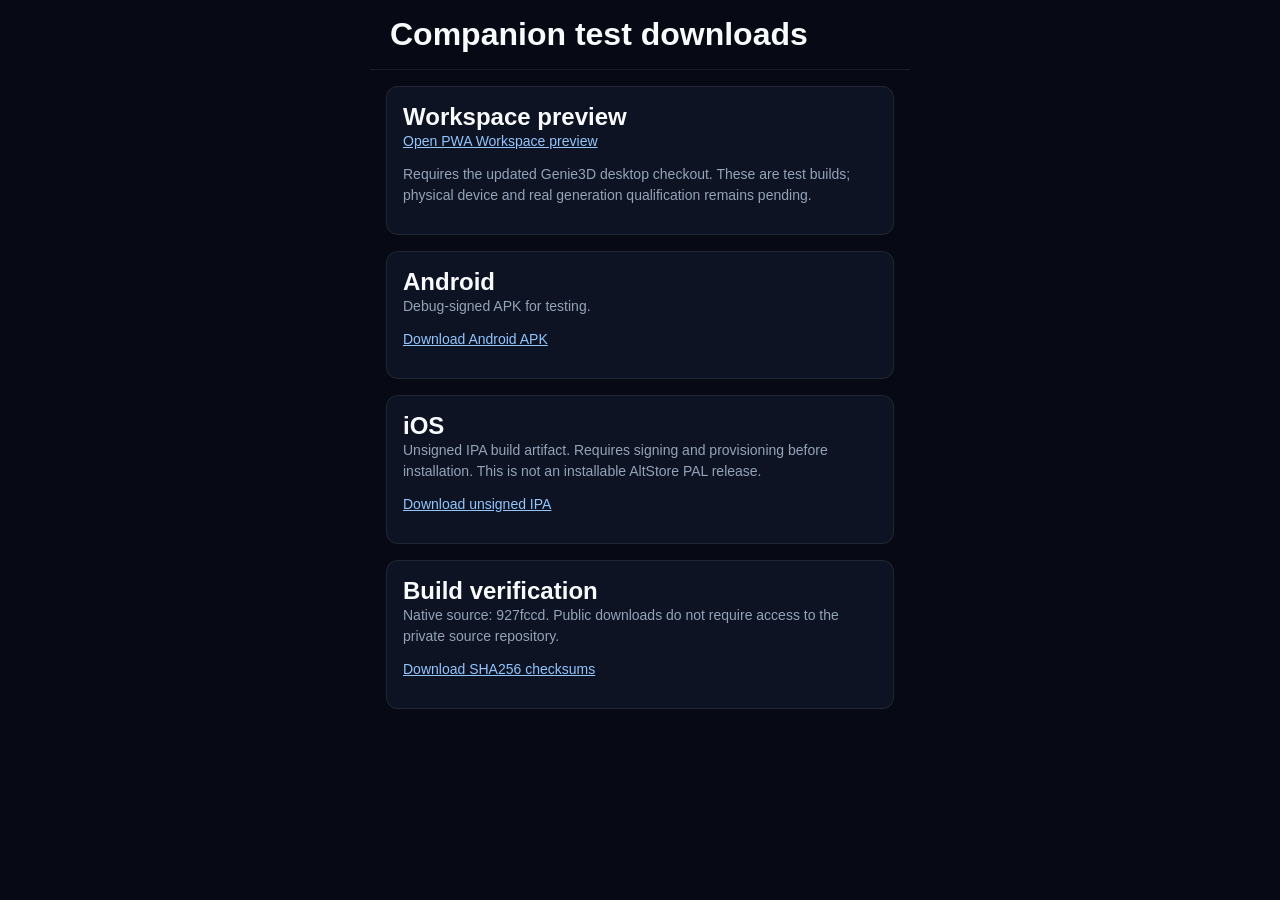
==== downloads/index.html @ 165bfce2 "Publish clearer workspace preview and public native test downloads" ====
<!doctype html><html lang="en"><head><meta charset="UTF-8"><meta name="viewport" content="width=device-width,initial-scale=1,viewport-fit=cover"><title>Genie3D Companion test downloads</title><link rel="stylesheet" href="../assets/index-C3718asn.css"></head><body><div id="app"><header><h1>Companion test downloads</h1></header><main><section class="card"><h2>Workspace preview</h2><p><a style="color:#93c5fd" href="../workspace-preview/">Open PWA Workspace preview</a></p><p>Requires the updated Genie3D desktop checkout. These are test builds; physical device and real generation qualification remains pending.</p></section><section class="card"><h2>Android</h2><p>Debug-signed APK for testing.</p><p><a style="color:#93c5fd" href="https://github.com/mrgrumpypug/Genie3D-Companion-Pages/releases/download/companion-workspace-927fccd/app-debug.apk">Download Android APK</a></p></section><section class="card"><h2>iOS</h2><p>Unsigned IPA build artifact. Requires signing and provisioning before installation. This is not an installable AltStore PAL release.</p><p><a style="color:#93c5fd" href="https://github.com/mrgrumpypug/Genie3D-Companion-Pages/releases/download/companion-workspace-927fccd/Genie3DCompanion-unsigned.ipa">Download unsigned IPA</a></p></section><section class="card"><h2>Build verification</h2><p>Native source: 927fccd. Public downloads do not require access to the private source repository.</p><p><a style="color:#93c5fd" href="https://github.com/mrgrumpypug/Genie3D-Companion-Pages/releases/download/companion-workspace-927fccd/SHA256SUMS.txt">Download SHA256 checksums</a></p></section></main></div></body></html>
---- assets/index-C3718asn.css ----
:root{--bg-primary: #070A14;--bg-secondary: #0D1322;--bg-surface: rgba(22, 32, 54, .7);--bg-glass: rgba(13, 19, 34, .75);--border-subtle: rgba(255, 255, 255, .08);--border-glow: rgba(59, 130, 246, .35);--text-primary: #F8FAFC;--text-secondary: #94A3B8;--text-muted: #64748B;--accent: #3B82F6;--accent-glow: rgba(59, 130, 246, .5);--accent-violet: #8B5CF6;--status-online: #10B981;--status-warning: #F59E0B;--status-error: #EF4444;--font-main: "Outfit", -apple-system, BlinkMacSystemFont, sans-serif;--font-mono: "JetBrains Mono", monospace}*{box-sizing:border-box;margin:0;padding:0;-webkit-tap-highlight-color:transparent}body{font-family:var(--font-main);background-color:var(--bg-primary);color:var(--text-primary);min-height:100vh;display:flex;flex-direction:column;overflow-x:hidden;background-image:radial-gradient(circle at 50% 0%,rgba(59,130,246,.12) 0%,transparent 60%),radial-gradient(circle at 100% 100%,rgba(139,92,246,.08) 0%,transparent 50%)}#app{display:flex;flex-direction:column;flex:1;max-width:540px;margin:0 auto;width:100%;position:relative}header{padding:16px 20px;background:var(--bg-glass);backdrop-filter:blur(20px);-webkit-backdrop-filter:blur(20px);border-bottom:1px solid var(--border-subtle);display:flex;align-items:center;justify-content:space-between;position:sticky;top:0;z-index:100}.brand{display:flex;align-items:center;gap:12px}.brand svg{filter:drop-shadow(0 0 8px rgba(59,130,246,.5))}.brand h1{font-size:1.25rem;font-weight:700;letter-spacing:-.02em;background:linear-gradient(135deg,#60a5fa,#a78bfa);-webkit-background-clip:text;-webkit-text-fill-color:transparent}.status-badge{display:flex;align-items:center;gap:8px;font-size:.8rem;font-weight:500;padding:6px 14px;border-radius:9999px;background:var(--bg-surface);-webkit-backdrop-filter:blur(12px);backdrop-filter:blur(12px);border:1px solid var(--border-subtle);transition:all .25s ease}.status-dot{width:8px;height:8px;border-radius:50%;background:var(--text-muted)}.status-dot.online{background:var(--status-online);box-shadow:0 0 10px #10b981cc;animation:pulse-glow 2s infinite ease-in-out}@keyframes pulse-glow{0%,to{opacity:1;transform:scale(1)}50%{opacity:.65;transform:scale(1.15)}}.status-dot.warning{background:var(--status-warning)}.status-dot.error{background:var(--status-error)}main{flex:1;display:flex;flex-direction:column;padding:16px;gap:16px}.card{background:var(--bg-glass);backdrop-filter:blur(16px);-webkit-backdrop-filter:blur(16px);border:1px solid var(--border-subtle);border-radius:16px;padding:18px;box-shadow:0 8px 32px #00000059;transition:transform .2s ease,border-color .2s ease}.card:hover{border-color:var(--border-glow)}.card-title{font-size:.85rem;font-weight:600;text-transform:uppercase;letter-spacing:.05em;color:var(--text-secondary);margin-bottom:12px;display:flex;align-items:center;justify-content:space-between}.viewfinder-container{position:relative;width:100%;aspect-ratio:4/3;background:#03060c;border-radius:14px;overflow:hidden;display:flex;align-items:center;justify-content:center;border:1px solid rgba(255,255,255,.06)}video{width:100%;height:100%;object-fit:cover}.reticle-overlay{position:absolute;top:0;right:0;bottom:0;left:0;pointer-events:none;display:flex;align-items:center;justify-content:center}.reticle-corner{position:absolute;width:24px;height:24px;border:2px solid rgba(59,130,246,.7)}.reticle-corner.tl{top:20px;left:20px;border-right:none;border-bottom:none}.reticle-corner.tr{top:20px;right:20px;border-left:none;border-bottom:none}.reticle-corner.bl{bottom:20px;left:20px;border-right:none;border-top:none}.reticle-corner.br{bottom:20px;right:20px;border-left:none;border-top:none}.reticle-center{width:48px;height:48px;border:1px dashed rgba(59,130,246,.5);border-radius:50%;position:relative}.reticle-center:before,.reticle-center:after{content:"";position:absolute;background:#3b82f6cc}.reticle-center:before{top:50%;left:-6px;width:60px;height:1px}.reticle-center:after{left:50%;top:-6px;height:60px;width:1px}.shutter-panel{display:flex;align-items:center;justify-content:space-around;padding:16px 0 4px}.btn-shutter{width:72px;height:72px;border-radius:50%;border:4px solid #ffffff;background:linear-gradient(135deg,#3b82f6,#8b5cf6);cursor:pointer;box-shadow:0 0 24px var(--accent-glow);transition:transform .15s cubic-bezier(.34,1.56,.64,1),filter .15s ease;position:relative}.btn-shutter:hover{transform:scale(1.05)}.btn-shutter:active{transform:scale(.92);filter:brightness(1.2)}.btn-secondary{background:var(--bg-surface);border:1px solid var(--border-subtle);color:var(--text-primary);padding:10px 18px;border-radius:10px;font-size:.9rem;font-weight:500;cursor:pointer;transition:background .2s ease,border-color .2s ease}.btn-secondary:hover{background:#232d4bcc;border-color:var(--border-glow)}.queue-list{display:flex;flex-direction:column;gap:10px;max-height:min(50dvh,420px);overflow-y:auto}.queue-item{display:flex;align-items:center;gap:14px;padding:10px 14px;background:var(--bg-surface);border-radius:10px;border:1px solid var(--border-subtle);animation:slide-in .2s ease}@keyframes slide-in{0%{opacity:0;transform:translateY(6px)}to{opacity:1;transform:translateY(0)}}.queue-thumb{width:48px;height:48px;object-fit:cover;border-radius:8px;border:1px solid var(--border-subtle)}.queue-details{flex:1;min-width:90px;overflow-wrap:anywhere;font-size:.85rem}.queue-item{flex-wrap:wrap}.queue-toolbar{display:flex;flex-wrap:wrap;gap:8px;margin-bottom:12px}.queue-file-controls{display:flex;align-items:center;gap:6px;margin-left:auto}.transfer-button{width:44px;height:44px;min-width:44px;display:inline-flex;align-items:center;justify-content:center;padding:10px;border:1px solid var(--border-subtle);border-radius:50%;color:var(--text-primary);background:var(--bg-elevated, #1c2438);cursor:pointer;touch-action:manipulation}.transfer-button svg{width:22px;height:22px;fill:currentColor}.transfer-button:focus-visible{outline:2px solid #8b5cf6;outline-offset:3px}.transfer-stop{color:#ff9b91}.transfer-ring{width:44px;height:44px;flex-shrink:0}.transfer-ring circle{fill:none;stroke-width:3}.transfer-ring-track{stroke:#30394e}.transfer-ring-value{stroke:#8b5cf6;transform:rotate(-90deg);transform-origin:center}.transfer-ring text{fill:var(--text-primary);font-size:9px;text-anchor:middle;font-weight:600}@media (max-width: 420px){.queue-file-controls{width:100%;justify-content:flex-end}}.queue-progress{height:5px;background:#0006;border-radius:3px;overflow:hidden;margin-top:6px}.queue-progress-bar{height:100%;background:linear-gradient(90deg,#3b82f6,#8b5cf6);border-radius:3px;transition:width .3s cubic-bezier(.4,0,.2,1)}nav{display:flex;background:var(--bg-glass);backdrop-filter:blur(20px);-webkit-backdrop-filter:blur(20px);border-top:1px solid var(--border-subtle);padding:8px 12px;position:sticky;bottom:0;z-index:100}.nav-item{flex:1;display:flex;flex-direction:column;align-items:center;gap:4px;font-size:.75rem;font-weight:500;color:var(--text-muted);cursor:pointer;background:none;border:none;padding:8px;border-radius:12px;transition:all .2s ease}.nav-item.active{color:#60a5fa;background:#3b82f61a}.nav-item:hover:not(.active){color:var(--text-secondary)}[hidden]{display:none!important}body{background-image:none}header{background:var(--bg-primary);-webkit-backdrop-filter:none;backdrop-filter:none;flex-wrap:wrap;gap:12px}.brand h1{background:none;-webkit-text-fill-color:var(--text-primary);font-size:28px}.brand svg{filter:none}main{padding:16px}[data-screen]{display:flex;flex-direction:column;gap:20px}.card{background:var(--bg-secondary);-webkit-backdrop-filter:none;backdrop-filter:none;border-radius:12px;padding:16px;box-shadow:none;margin-bottom:0}.card-title{font-size:13px;text-transform:uppercase;letter-spacing:.04em}.card p,.screen-note{color:var(--text-secondary);font-size:14px;line-height:1.5;margin-bottom:12px}.scan-card{text-align:center}.scan-card h2{margin:12px 0}.scan-symbol{font-size:48px;color:var(--accent)}.btn-primary{border:0;border-radius:10px;padding:12px 16px;color:#fff;background:linear-gradient(100deg,var(--accent),var(--accent-violet));font:inherit;cursor:pointer}nav{background:var(--bg-secondary);padding-bottom:max(8px,env(safe-area-inset-bottom))}.nav-item{flex:1;min-width:0;font-size:11px;gap:5px}.nav-item svg{flex-shrink:0}.status-badge{font-size:11px;padding:6px 8px}#camera-feedback{padding:12px}button:disabled{opacity:.5;cursor:default}
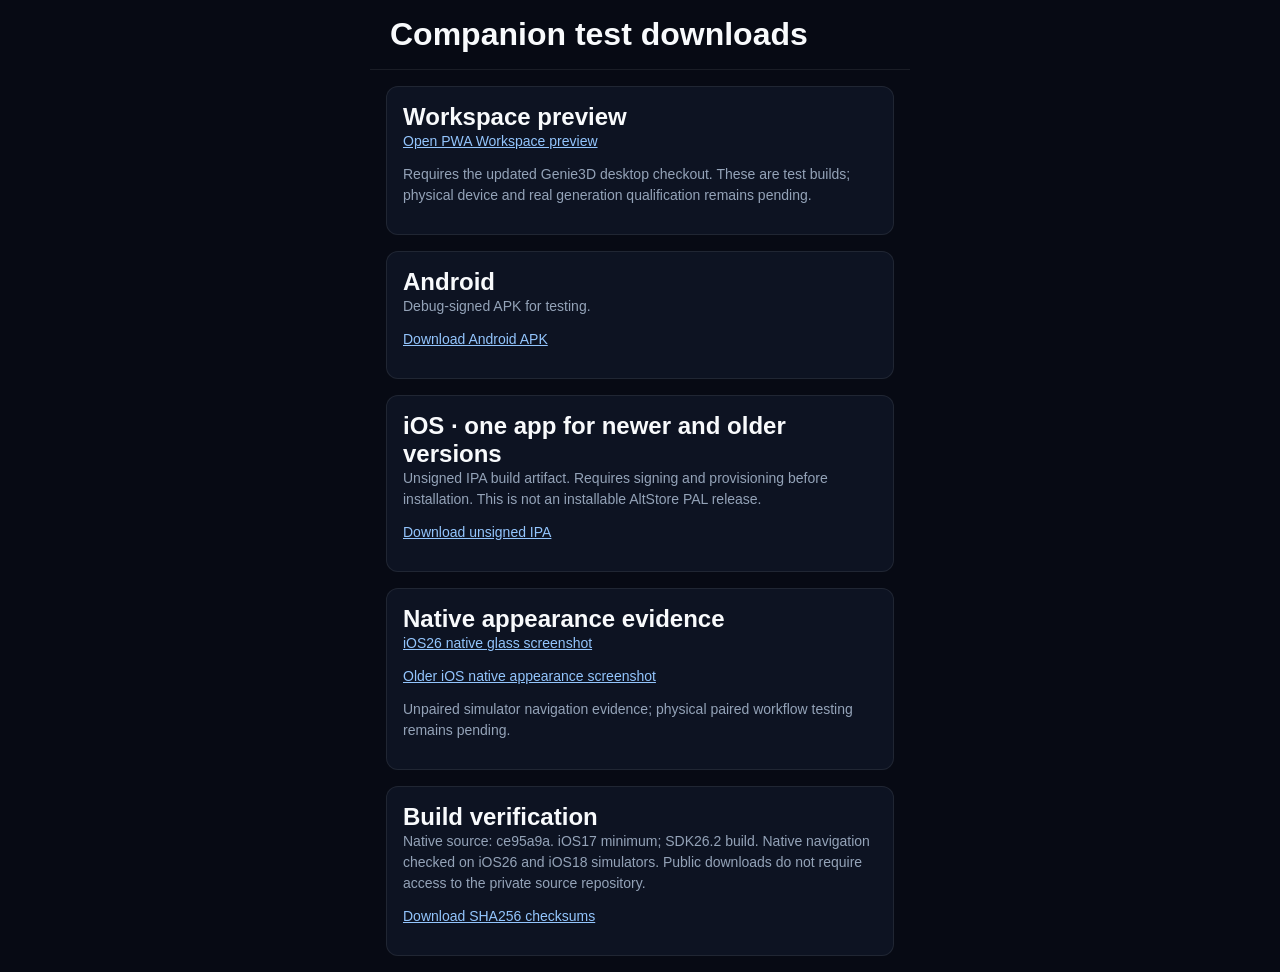
==== commit 8d50faff: "Publish verified modern and older iOS workspace builds with public downloads" ====
--- a/downloads/index.html
+++ b/downloads/index.html
@@ -1 +1 @@
-<!doctype html><html lang="en"><head><meta charset="UTF-8"><meta name="viewport" content="width=device-width,initial-scale=1,viewport-fit=cover"><title>Genie3D Companion test downloads</title><link rel="stylesheet" href="../assets/index-C3718asn.css"></head><body><div id="app"><header><h1>Companion test downloads</h1></header><main><section class="card"><h2>Workspace preview</h2><p><a style="color:#93c5fd" href="../workspace-preview/">Open PWA Workspace preview</a></p><p>Requires the updated Genie3D desktop checkout. These are test builds; physical device and real generation qualification remains pending.</p></section><section class="card"><h2>Android</h2><p>Debug-signed APK for testing.</p><p><a style="color:#93c5fd" href="https://github.com/mrgrumpypug/Genie3D-Companion-Pages/releases/download/companion-workspace-927fccd/app-debug.apk">Download Android APK</a></p></section><section class="card"><h2>iOS</h2><p>Unsigned IPA build artifact. Requires signing and provisioning before installation. This is not an installable AltStore PAL release.</p><p><a style="color:#93c5fd" href="https://github.com/mrgrumpypug/Genie3D-Companion-Pages/releases/download/companion-workspace-927fccd/Genie3DCompanion-unsigned.ipa">Download unsigned IPA</a></p></section><section class="card"><h2>Build verification</h2><p>Native source: 927fccd. Public downloads do not require access to the private source repository.</p><p><a style="color:#93c5fd" href="https://github.com/mrgrumpypug/Genie3D-Companion-Pages/releases/download/companion-workspace-927fccd/SHA256SUMS.txt">Download SHA256 checksums</a></p></section></main></div></body></html>+<!doctype html><html lang="en"><head><meta charset="UTF-8"><meta name="viewport" content="width=device-width,initial-scale=1,viewport-fit=cover"><title>Genie3D Companion test downloads</title><link rel="stylesheet" href="../assets/index-C3718asn.css"></head><body><div id="app"><header><h1>Companion test downloads</h1></header><main><section class="card"><h2>Workspace preview</h2><p><a style="color:#93c5fd" href="../workspace-preview/">Open PWA Workspace preview</a></p><p>Requires the updated Genie3D desktop checkout. These are test builds; physical device and real generation qualification remains pending.</p></section><section class="card"><h2>Android</h2><p>Debug-signed APK for testing.</p><p><a style="color:#93c5fd" href="https://github.com/mrgrumpypug/Genie3D-Companion-Pages/releases/download/companion-native-ux-ce95a9a/app-debug.apk">Download Android APK</a></p></section><section class="card"><h2>iOS · one app for newer and older versions</h2><p>Unsigned IPA build artifact. Requires signing and provisioning before installation. This is not an installable AltStore PAL release.</p><p><a style="color:#93c5fd" href="https://github.com/mrgrumpypug/Genie3D-Companion-Pages/releases/download/companion-native-ux-ce95a9a/Genie3DCompanion-unsigned.ipa">Download unsigned IPA</a></p></section><section class="card"><h2>Native appearance evidence</h2><p><a style="color:#93c5fd" href="https://github.com/mrgrumpypug/Genie3D-Companion-Pages/releases/download/companion-native-ux-ce95a9a/ios-current-workspace.png">iOS26 native glass screenshot</a></p><p><a style="color:#93c5fd" href="https://github.com/mrgrumpypug/Genie3D-Companion-Pages/releases/download/companion-native-ux-ce95a9a/ios-older-workspace.png">Older iOS native appearance screenshot</a></p><p>Unpaired simulator navigation evidence; physical paired workflow testing remains pending.</p></section><section class="card"><h2>Build verification</h2><p>Native source: ce95a9a. iOS17 minimum; SDK26.2 build. Native navigation checked on iOS26 and iOS18 simulators. Public downloads do not require access to the private source repository.</p><p><a style="color:#93c5fd" href="https://github.com/mrgrumpypug/Genie3D-Companion-Pages/releases/download/companion-native-ux-ce95a9a/SHA256SUMS.txt">Download SHA256 checksums</a></p></section></main></div></body></html>
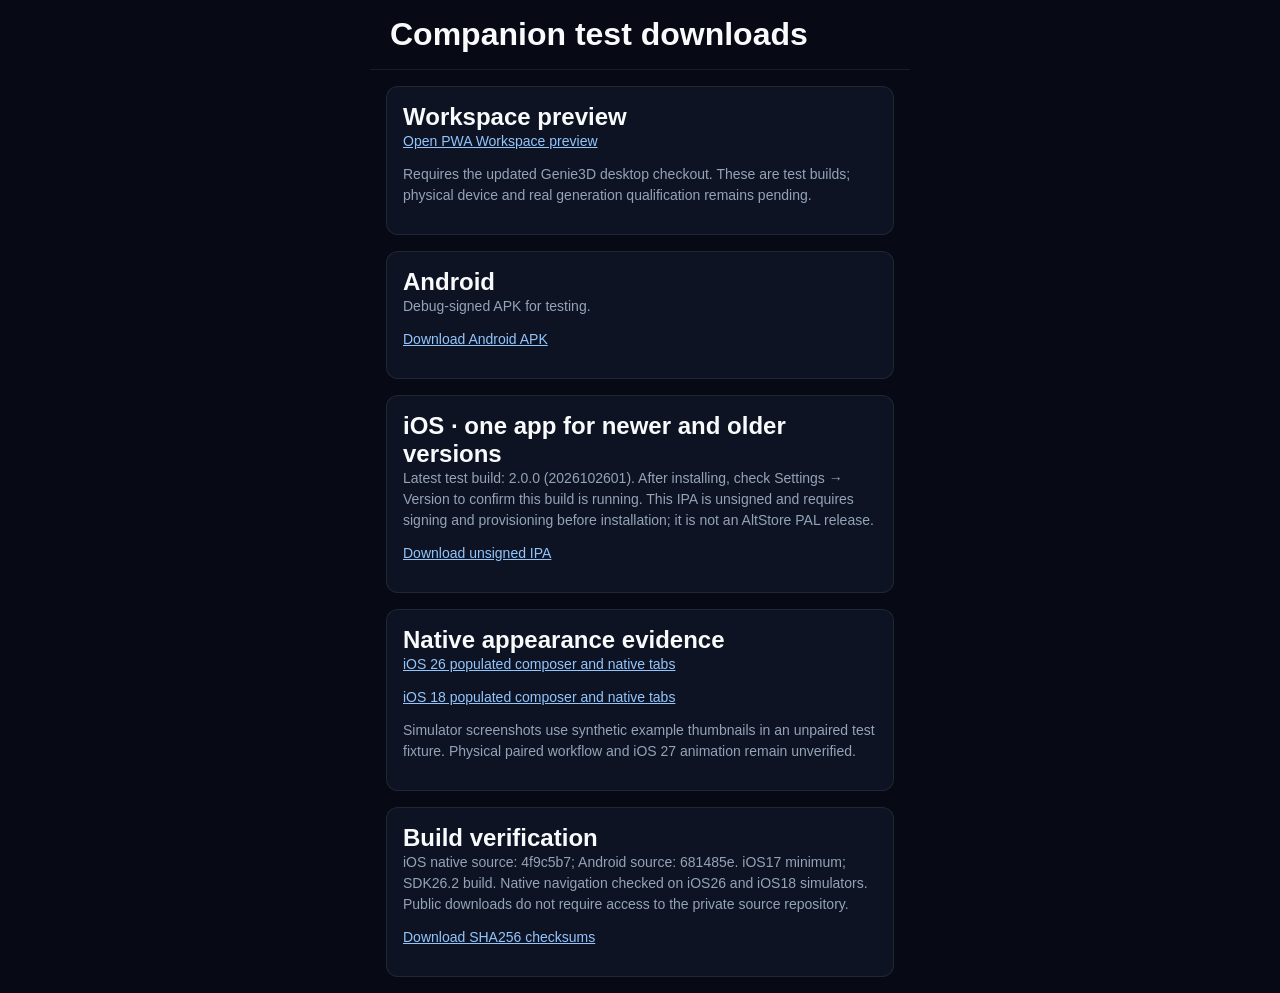
==== commit e671fc1b: "Publish compact workspace preview and identified native test builds" ====
--- a/downloads/index.html
+++ b/downloads/index.html
@@ -1 +1 @@
-<!doctype html><html lang="en"><head><meta charset="UTF-8"><meta name="viewport" content="width=device-width,initial-scale=1,viewport-fit=cover"><title>Genie3D Companion test downloads</title><link rel="stylesheet" href="../assets/index-C3718asn.css"></head><body><div id="app"><header><h1>Companion test downloads</h1></header><main><section class="card"><h2>Workspace preview</h2><p><a style="color:#93c5fd" href="../workspace-preview/">Open PWA Workspace preview</a></p><p>Requires the updated Genie3D desktop checkout. These are test builds; physical device and real generation qualification remains pending.</p></section><section class="card"><h2>Android</h2><p>Debug-signed APK for testing.</p><p><a style="color:#93c5fd" href="https://github.com/mrgrumpypug/Genie3D-Companion-Pages/releases/download/companion-native-ux-ce95a9a/app-debug.apk">Download Android APK</a></p></section><section class="card"><h2>iOS · one app for newer and older versions</h2><p>Unsigned IPA build artifact. Requires signing and provisioning before installation. This is not an installable AltStore PAL release.</p><p><a style="color:#93c5fd" href="https://github.com/mrgrumpypug/Genie3D-Companion-Pages/releases/download/companion-native-ux-ce95a9a/Genie3DCompanion-unsigned.ipa">Download unsigned IPA</a></p></section><section class="card"><h2>Native appearance evidence</h2><p><a style="color:#93c5fd" href="https://github.com/mrgrumpypug/Genie3D-Companion-Pages/releases/download/companion-native-ux-ce95a9a/ios-current-workspace.png">iOS26 native glass screenshot</a></p><p><a style="color:#93c5fd" href="https://github.com/mrgrumpypug/Genie3D-Companion-Pages/releases/download/companion-native-ux-ce95a9a/ios-older-workspace.png">Older iOS native appearance screenshot</a></p><p>Unpaired simulator navigation evidence; physical paired workflow testing remains pending.</p></section><section class="card"><h2>Build verification</h2><p>Native source: ce95a9a. iOS17 minimum; SDK26.2 build. Native navigation checked on iOS26 and iOS18 simulators. Public downloads do not require access to the private source repository.</p><p><a style="color:#93c5fd" href="https://github.com/mrgrumpypug/Genie3D-Companion-Pages/releases/download/companion-native-ux-ce95a9a/SHA256SUMS.txt">Download SHA256 checksums</a></p></section></main></div></body></html>+<!doctype html><html lang="en"><head><meta charset="UTF-8"><meta name="viewport" content="width=device-width,initial-scale=1,viewport-fit=cover"><title>Genie3D Companion test downloads</title><link rel="stylesheet" href="../assets/index-C3718asn.css"></head><body><div id="app"><header><h1>Companion test downloads</h1></header><main><section class="card"><h2>Workspace preview</h2><p><a style="color:#93c5fd" href="../workspace-preview/">Open PWA Workspace preview</a></p><p>Requires the updated Genie3D desktop checkout. These are test builds; physical device and real generation qualification remains pending.</p></section><section class="card"><h2>Android</h2><p>Debug-signed APK for testing.</p><p><a style="color:#93c5fd" href="https://github.com/mrgrumpypug/Genie3D-Companion-Pages/releases/download/companion-compact-2026102601/app-debug.apk">Download Android APK</a></p></section><section class="card"><h2>iOS · one app for newer and older versions</h2><p>Latest test build: 2.0.0 (2026102601). After installing, check Settings → Version to confirm this build is running. This IPA is unsigned and requires signing and provisioning before installation; it is not an AltStore PAL release.</p><p><a style="color:#93c5fd" href="https://github.com/mrgrumpypug/Genie3D-Companion-Pages/releases/download/companion-compact-2026102601/Genie3DCompanion-unsigned.ipa">Download unsigned IPA</a></p></section><section class="card"><h2>Native appearance evidence</h2><p><a style="color:#93c5fd" href="https://github.com/mrgrumpypug/Genie3D-Companion-Pages/releases/download/companion-compact-2026102601/ios-current-populated-fixture.png">iOS 26 populated composer and native tabs</a></p><p><a style="color:#93c5fd" href="https://github.com/mrgrumpypug/Genie3D-Companion-Pages/releases/download/companion-compact-2026102601/ios-older-populated-fixture.png">iOS 18 populated composer and native tabs</a></p><p>Simulator screenshots use synthetic example thumbnails in an unpaired test fixture. Physical paired workflow and iOS 27 animation remain unverified.</p></section><section class="card"><h2>Build verification</h2><p>iOS native source: 4f9c5b7; Android source: 681485e. iOS17 minimum; SDK26.2 build. Native navigation checked on iOS26 and iOS18 simulators. Public downloads do not require access to the private source repository.</p><p><a style="color:#93c5fd" href="https://github.com/mrgrumpypug/Genie3D-Companion-Pages/releases/download/companion-compact-2026102601/SHA256SUMS.txt">Download SHA256 checksums</a></p></section></main></div></body></html>
